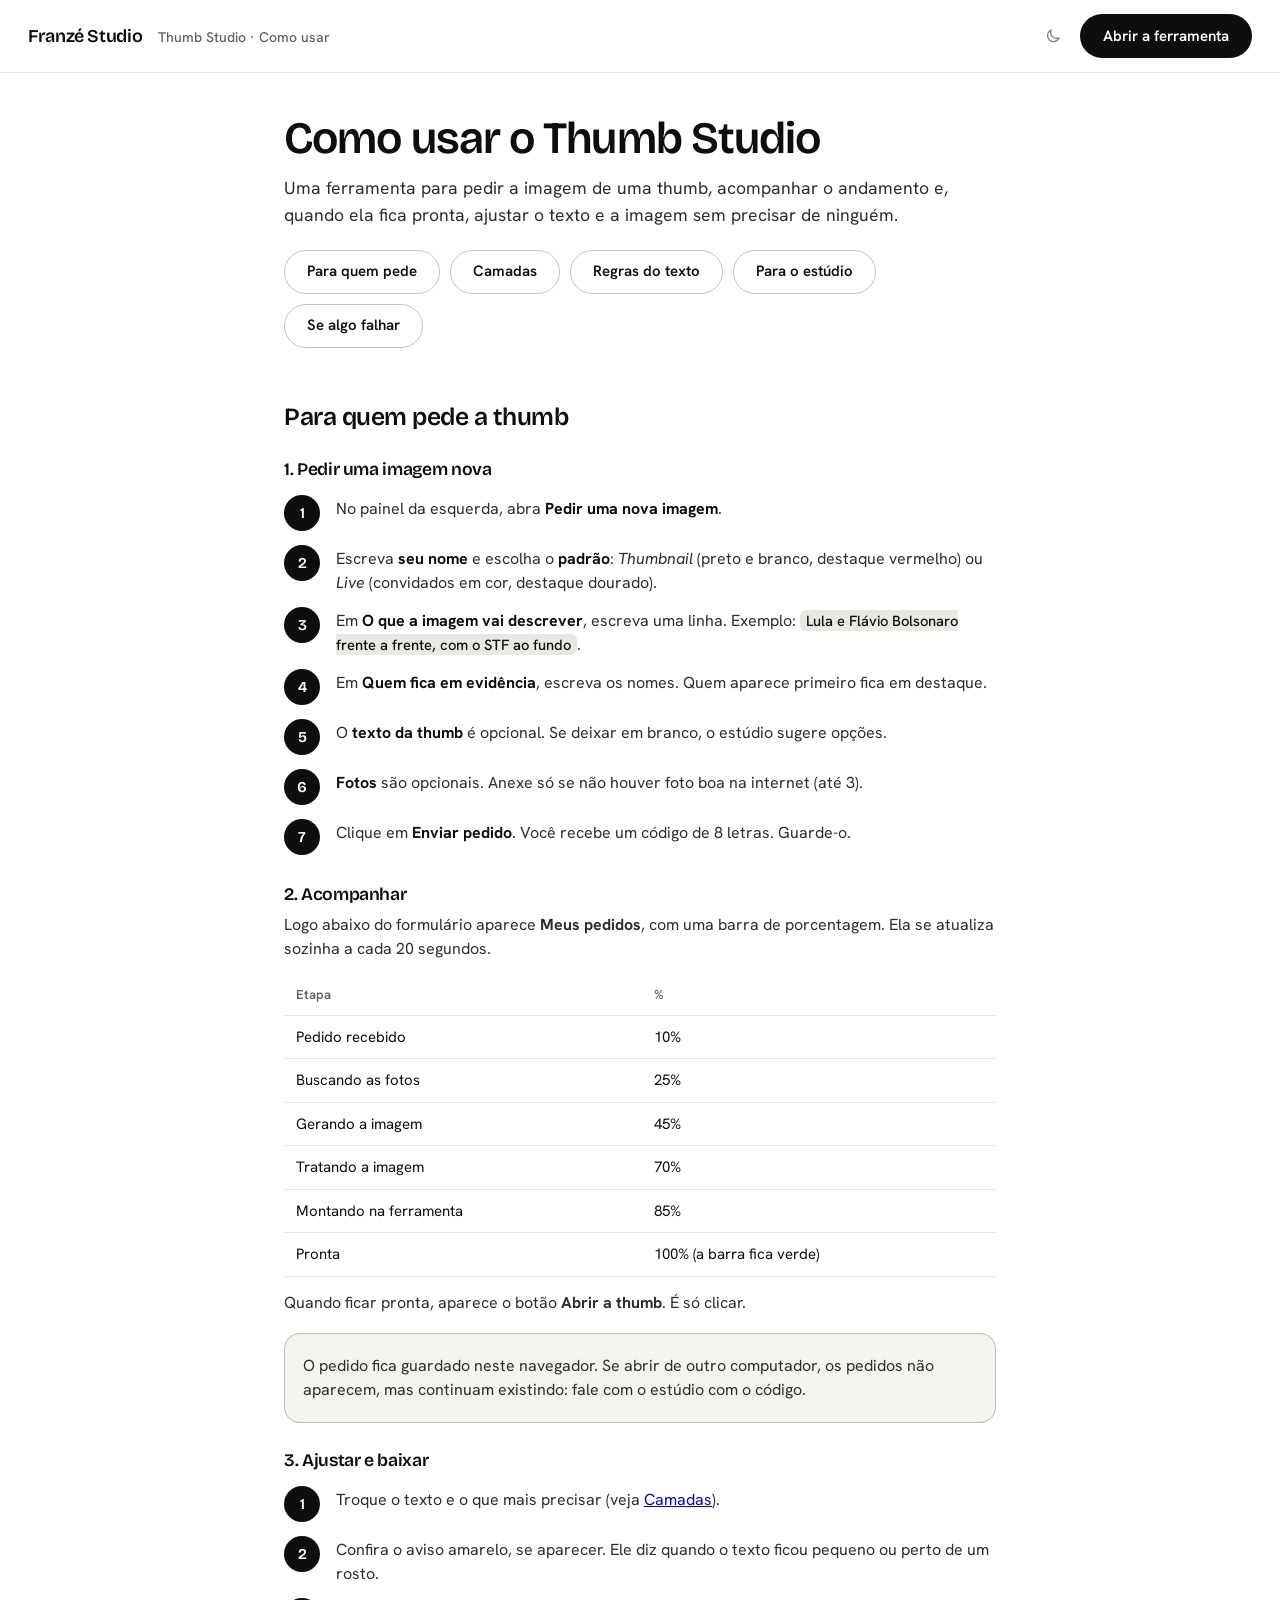
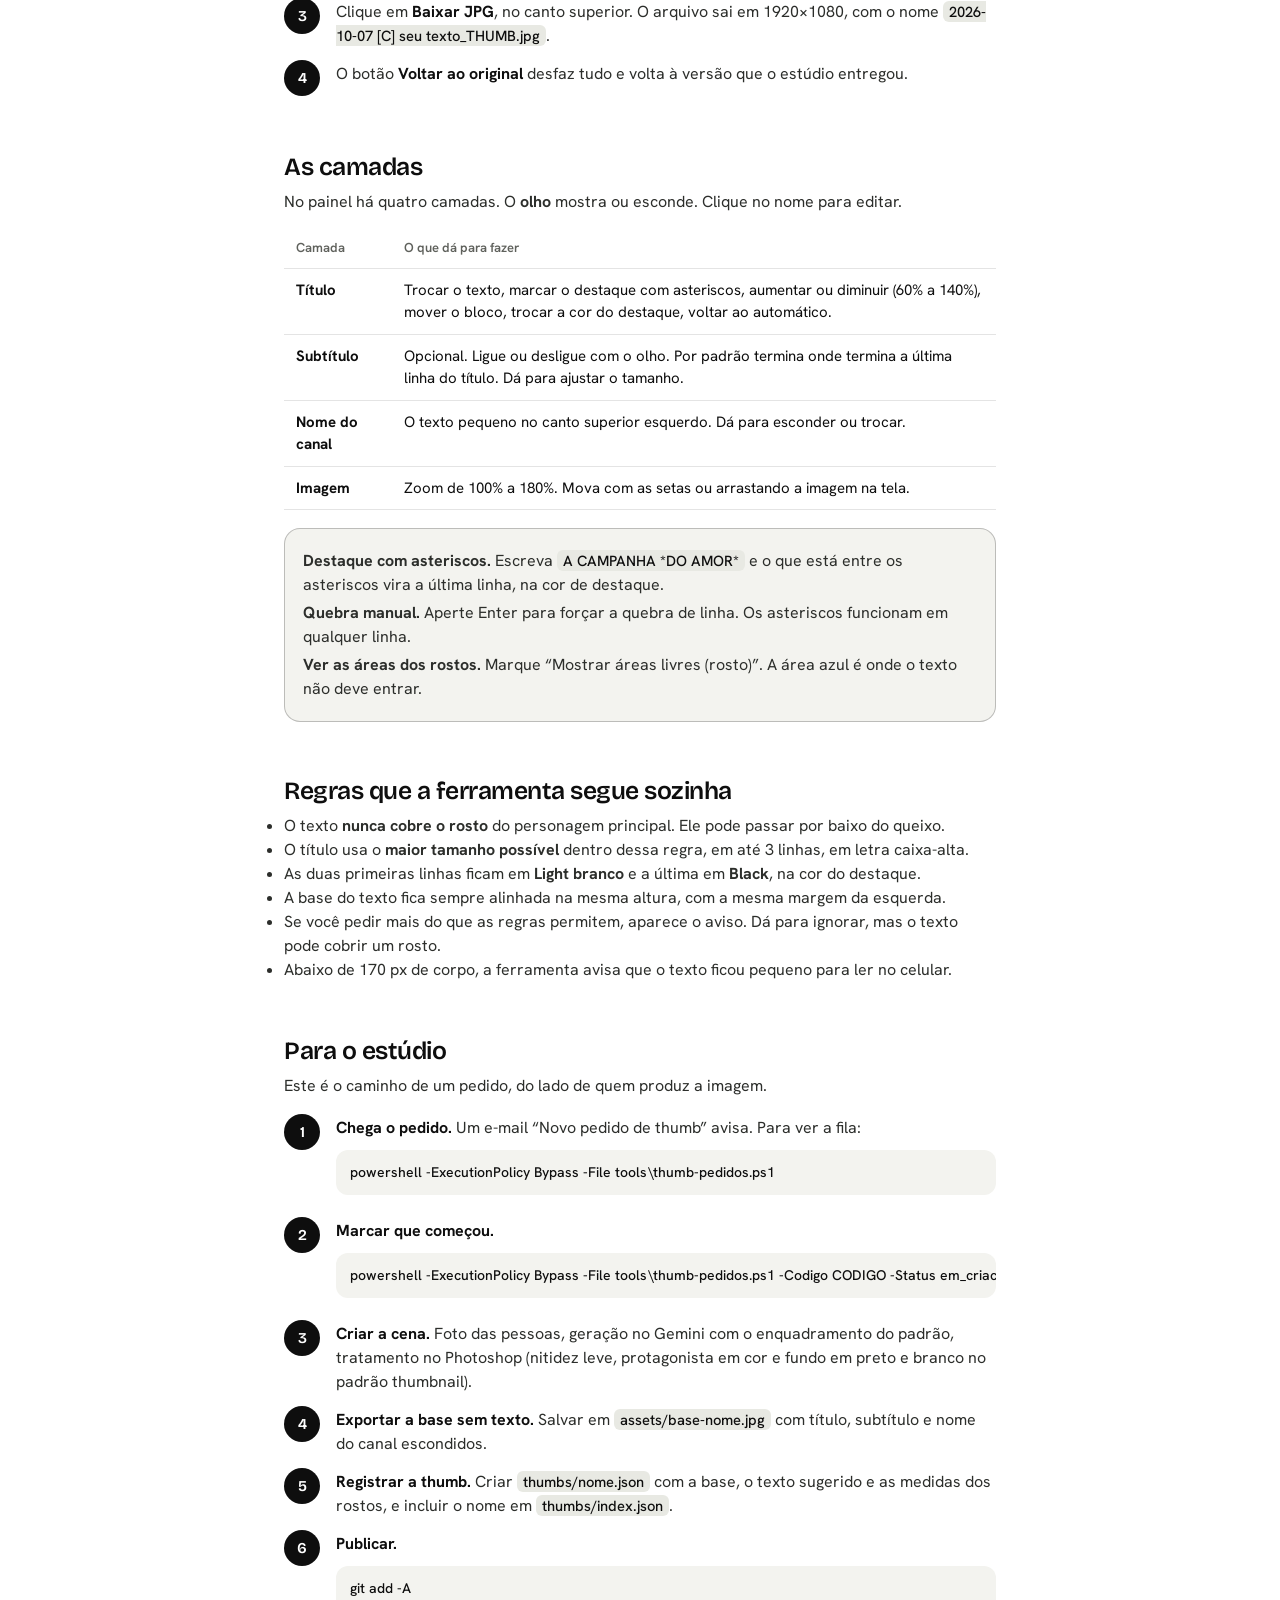
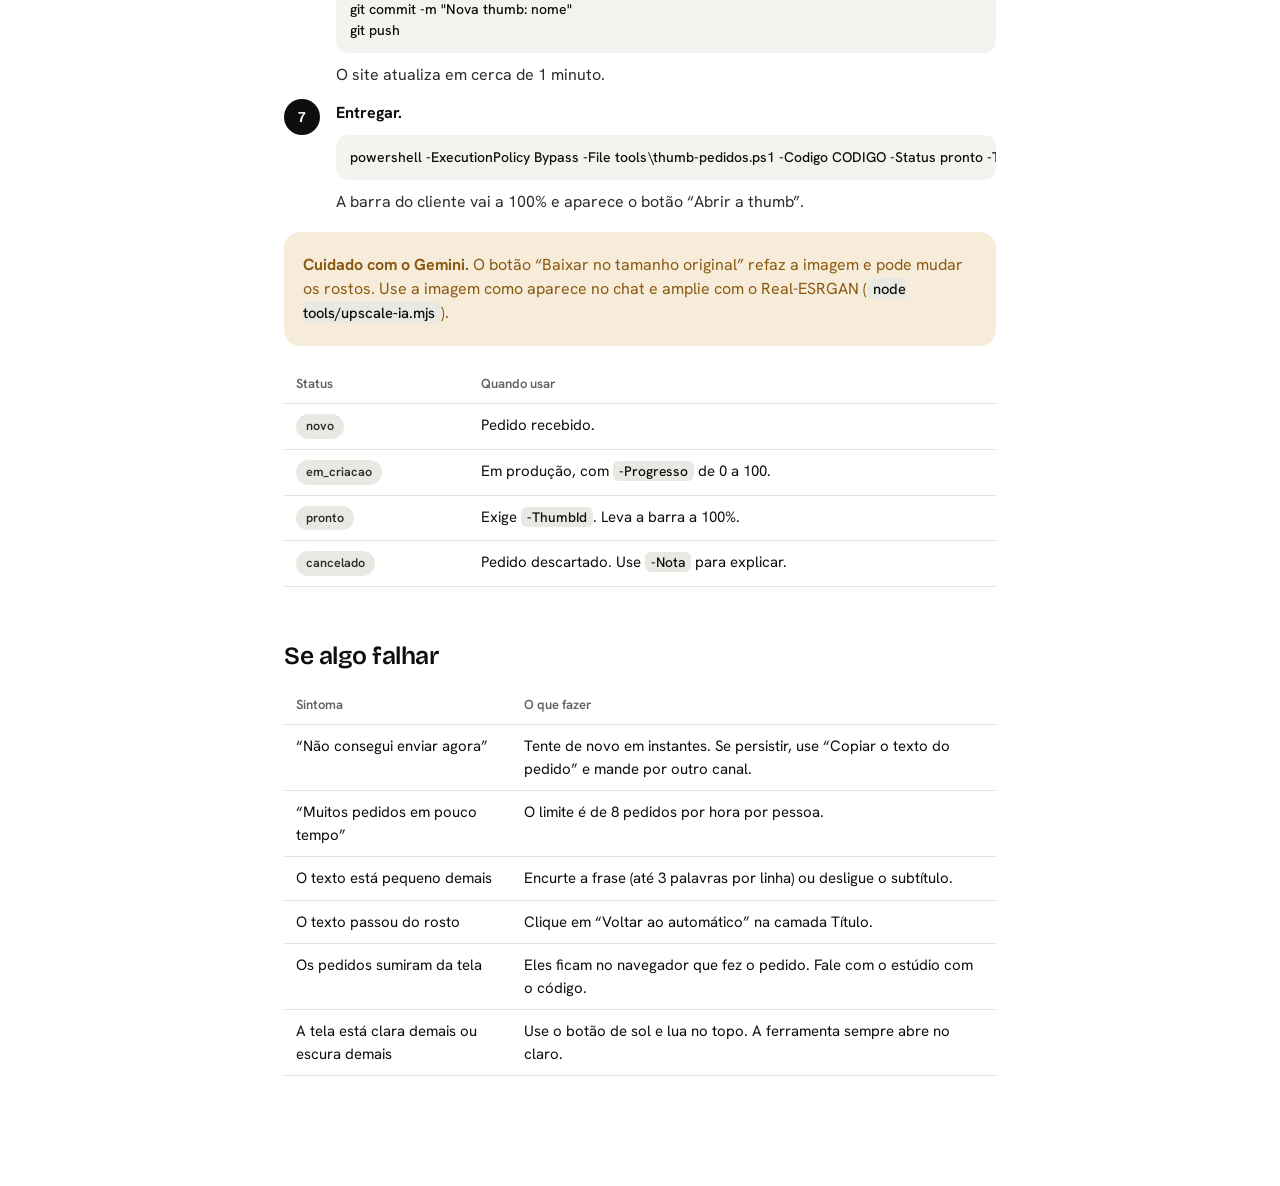
==== tutorial.html @ 3c1a1f33 "Modo escuro e tutorial de uso" ====
<!doctype html>
<html lang="pt-BR">
<head>
<meta charset="utf-8">
<meta name="viewport" content="width=device-width, initial-scale=1">
<title>Como usar · Thumb Studio</title>
<meta name="robots" content="noindex, nofollow">
<link rel="preconnect" href="https://fonts.googleapis.com">
<link rel="preconnect" href="https://fonts.gstatic.com" crossorigin>
<link href="https://fonts.googleapis.com/css2?family=Bricolage+Grotesque:opsz,wght@12..96,500;12..96,600&family=Hanken+Grotesk:wght@400;500;600&display=swap" rel="stylesheet">
<script src="tema.js"></script>
<link rel="stylesheet" href="style.css">
<style>
  body { height: auto; }
  .topo { position: sticky; top: 0; z-index: 5; }
  .doc { max-width: 760px; margin: 0 auto; padding: 40px 24px 96px; }
  .doc h1 { font-size: clamp(2rem, 5vw, 2.8rem); margin-bottom: 12px; }
  .doc h2 { font-size: 1.55rem; margin: 56px 0 8px; }
  .doc h3 { font-size: 1.1rem; margin: 28px 0 6px; }
  .doc p, .doc li { color: var(--ink-2); }
  .doc p { margin: 8px 0; }
  .lede { font-size: 1.1rem; color: var(--ink-dim); }
  .passos { list-style: none; counter-reset: p; display: flex; flex-direction: column; gap: 14px; margin: 18px 0; padding: 0; }
  .passos li { counter-increment: p; position: relative; padding: 0 0 0 52px; min-height: 36px; }
  .passos li::before { content: counter(p); position: absolute; left: 0; top: -2px; width: 36px; height: 36px; border-radius: 50%; display: grid; place-items: center; background: var(--btn); color: var(--btn-txt); font: 600 15px 'Bricolage Grotesque', sans-serif; }
  .passos b { color: var(--ink); }
  .caixa { border: 1px solid var(--line-2); border-radius: 16px; padding: 16px 18px; margin: 18px 0; background: var(--cinza); }
  .caixa p { margin: 4px 0; }
  .caixa.aviso2 { background: var(--voce-f); border-color: transparent; }
  .caixa.aviso2 p { color: var(--voce); }
  code, pre { font-family: 'Hanken Grotesk', sans-serif; font-weight: 500; }
  pre { background: var(--cinza); border-radius: 12px; padding: 12px 14px; overflow: auto; font-size: 14px; line-height: 1.5; margin: 10px 0; color: var(--ink); }
  code { background: var(--cinza-2); border-radius: 6px; padding: 1px 6px; font-size: .92em; color: var(--ink); }
  table { width: 100%; border-collapse: collapse; margin: 14px 0; font-size: 15px; }
  th, td { text-align: left; padding: 10px 12px; border-bottom: 1px solid var(--line); vertical-align: top; }
  th { color: var(--ink-dim); font-weight: 600; font-size: 13px; text-transform: none; }
  nav.indice { display: flex; gap: 10px; flex-wrap: wrap; margin: 22px 0 8px; }
  nav.indice a { text-decoration: none; }
  .tag { display: inline-block; font-size: 12.5px; font-weight: 600; padding: 3px 10px; border-radius: 999px; background: var(--cinza-2); color: var(--ink-2); margin-right: 6px; }
</style>
</head>
<body>
<header class="topo">
  <div class="marca">Franzé Studio <span>Thumb Studio · Como usar</span></div>
  <div class="topo-acoes">
    <span class="tema-topo" data-tema></span>
    <a class="btn btn-1" href="index.html" style="text-decoration:none">Abrir a ferramenta</a>
  </div>
</header>

<main class="doc">
  <h1>Como usar o Thumb Studio</h1>
  <p class="lede">Uma ferramenta para pedir a imagem de uma thumb, acompanhar o andamento e, quando ela fica pronta, ajustar o texto e a imagem sem precisar de ninguém.</p>
  <nav class="indice" aria-label="Seções">
    <a class="btn btn-2" href="#cliente">Para quem pede</a>
    <a class="btn btn-2" href="#camadas">Camadas</a>
    <a class="btn btn-2" href="#regras">Regras do texto</a>
    <a class="btn btn-2" href="#estudio">Para o estúdio</a>
    <a class="btn btn-2" href="#problemas">Se algo falhar</a>
  </nav>

  <h2 id="cliente">Para quem pede a thumb</h2>
  <h3>1. Pedir uma imagem nova</h3>
  <ol class="passos">
    <li>No painel da esquerda, abra <b>Pedir uma nova imagem</b>.</li>
    <li>Escreva <b>seu nome</b> e escolha o <b>padrão</b>: <i>Thumbnail</i> (preto e branco, destaque vermelho) ou <i>Live</i> (convidados em cor, destaque dourado).</li>
    <li>Em <b>O que a imagem vai descrever</b>, escreva uma linha. Exemplo: <code>Lula e Flávio Bolsonaro frente a frente, com o STF ao fundo</code>.</li>
    <li>Em <b>Quem fica em evidência</b>, escreva os nomes. Quem aparece primeiro fica em destaque.</li>
    <li>O <b>texto da thumb</b> é opcional. Se deixar em branco, o estúdio sugere opções.</li>
    <li><b>Fotos</b> são opcionais. Anexe só se não houver foto boa na internet (até 3).</li>
    <li>Clique em <b>Enviar pedido</b>. Você recebe um código de 8 letras. Guarde-o.</li>
  </ol>

  <h3>2. Acompanhar</h3>
  <p>Logo abaixo do formulário aparece <b>Meus pedidos</b>, com uma barra de porcentagem. Ela se atualiza sozinha a cada 20 segundos.</p>
  <table>
    <tr><th>Etapa</th><th>%</th></tr>
    <tr><td>Pedido recebido</td><td>10%</td></tr>
    <tr><td>Buscando as fotos</td><td>25%</td></tr>
    <tr><td>Gerando a imagem</td><td>45%</td></tr>
    <tr><td>Tratando a imagem</td><td>70%</td></tr>
    <tr><td>Montando na ferramenta</td><td>85%</td></tr>
    <tr><td>Pronta</td><td>100% (a barra fica verde)</td></tr>
  </table>
  <p>Quando ficar pronta, aparece o botão <b>Abrir a thumb</b>. É só clicar.</p>
  <div class="caixa"><p>O pedido fica guardado neste navegador. Se abrir de outro computador, os pedidos não aparecem, mas continuam existindo: fale com o estúdio com o código.</p></div>

  <h3>3. Ajustar e baixar</h3>
  <ol class="passos">
    <li>Troque o texto e o que mais precisar (veja <a href="#camadas">Camadas</a>).</li>
    <li>Confira o aviso amarelo, se aparecer. Ele diz quando o texto ficou pequeno ou perto de um rosto.</li>
    <li>Clique em <b>Baixar JPG</b>, no canto superior. O arquivo sai em 1920×1080, com o nome <code>2026-10-07 [C] seu texto_THUMB.jpg</code>.</li>
    <li>O botão <b>Voltar ao original</b> desfaz tudo e volta à versão que o estúdio entregou.</li>
  </ol>

  <h2 id="camadas">As camadas</h2>
  <p>No painel há quatro camadas. O <b>olho</b> mostra ou esconde. Clique no nome para editar.</p>
  <table>
    <tr><th>Camada</th><th>O que dá para fazer</th></tr>
    <tr><td><b>Título</b></td><td>Trocar o texto, marcar o destaque com asteriscos, aumentar ou diminuir (60% a 140%), mover o bloco, trocar a cor do destaque, voltar ao automático.</td></tr>
    <tr><td><b>Subtítulo</b></td><td>Opcional. Ligue ou desligue com o olho. Por padrão termina onde termina a última linha do título. Dá para ajustar o tamanho.</td></tr>
    <tr><td><b>Nome do canal</b></td><td>O texto pequeno no canto superior esquerdo. Dá para esconder ou trocar.</td></tr>
    <tr><td><b>Imagem</b></td><td>Zoom de 100% a 180%. Mova com as setas ou arrastando a imagem na tela.</td></tr>
  </table>
  <div class="caixa">
    <p><b>Destaque com asteriscos.</b> Escreva <code>A CAMPANHA *DO AMOR*</code> e o que está entre os asteriscos vira a última linha, na cor de destaque.</p>
    <p><b>Quebra manual.</b> Aperte Enter para forçar a quebra de linha. Os asteriscos funcionam em qualquer linha.</p>
    <p><b>Ver as áreas dos rostos.</b> Marque “Mostrar áreas livres (rosto)”. A área azul é onde o texto não deve entrar.</p>
  </div>

  <h2 id="regras">Regras que a ferramenta segue sozinha</h2>
  <ul>
    <li>O texto <b>nunca cobre o rosto</b> do personagem principal. Ele pode passar por baixo do queixo.</li>
    <li>O título usa o <b>maior tamanho possível</b> dentro dessa regra, em até 3 linhas, em letra caixa-alta.</li>
    <li>As duas primeiras linhas ficam em <b>Light branco</b> e a última em <b>Black</b>, na cor do destaque.</li>
    <li>A base do texto fica sempre alinhada na mesma altura, com a mesma margem da esquerda.</li>
    <li>Se você pedir mais do que as regras permitem, aparece o aviso. Dá para ignorar, mas o texto pode cobrir um rosto.</li>
    <li>Abaixo de 170 px de corpo, a ferramenta avisa que o texto ficou pequeno para ler no celular.</li>
  </ul>

  <h2 id="estudio">Para o estúdio</h2>
  <p>Este é o caminho de um pedido, do lado de quem produz a imagem.</p>
  <ol class="passos">
    <li><b>Chega o pedido.</b> Um e-mail “Novo pedido de thumb” avisa. Para ver a fila: <pre>powershell -ExecutionPolicy Bypass -File tools\thumb-pedidos.ps1</pre></li>
    <li><b>Marcar que começou.</b> <pre>powershell -ExecutionPolicy Bypass -File tools\thumb-pedidos.ps1 -Codigo CODIGO -Status em_criacao -Progresso 25 -Etapa "Buscando as fotos"</pre></li>
    <li><b>Criar a cena.</b> Foto das pessoas, geração no Gemini com o enquadramento do padrão, tratamento no Photoshop (nitidez leve, protagonista em cor e fundo em preto e branco no padrão thumbnail).</li>
    <li><b>Exportar a base sem texto.</b> Salvar em <code>assets/base-nome.jpg</code> com título, subtítulo e nome do canal escondidos.</li>
    <li><b>Registrar a thumb.</b> Criar <code>thumbs/nome.json</code> com a base, o texto sugerido e as medidas dos rostos, e incluir o nome em <code>thumbs/index.json</code>.</li>
    <li><b>Publicar.</b> <pre>git add -A
git commit -m "Nova thumb: nome"
git push</pre> O site atualiza em cerca de 1 minuto.</li>
    <li><b>Entregar.</b> <pre>powershell -ExecutionPolicy Bypass -File tools\thumb-pedidos.ps1 -Codigo CODIGO -Status pronto -ThumbId nome -Nota "Pronto! Pode ajustar o texto."</pre> A barra do cliente vai a 100% e aparece o botão “Abrir a thumb”.</li>
  </ol>
  <div class="caixa aviso2"><p><b>Cuidado com o Gemini.</b> O botão “Baixar no tamanho original” refaz a imagem e pode mudar os rostos. Use a imagem como aparece no chat e amplie com o Real-ESRGAN (<code>node tools/upscale-ia.mjs</code>).</p></div>
  <table>
    <tr><th>Status</th><th>Quando usar</th></tr>
    <tr><td><span class="tag">novo</span></td><td>Pedido recebido.</td></tr>
    <tr><td><span class="tag">em_criacao</span></td><td>Em produção, com <code>-Progresso</code> de 0 a 100.</td></tr>
    <tr><td><span class="tag">pronto</span></td><td>Exige <code>-ThumbId</code>. Leva a barra a 100%.</td></tr>
    <tr><td><span class="tag">cancelado</span></td><td>Pedido descartado. Use <code>-Nota</code> para explicar.</td></tr>
  </table>

  <h2 id="problemas">Se algo falhar</h2>
  <table>
    <tr><th>Sintoma</th><th>O que fazer</th></tr>
    <tr><td>“Não consegui enviar agora”</td><td>Tente de novo em instantes. Se persistir, use “Copiar o texto do pedido” e mande por outro canal.</td></tr>
    <tr><td>“Muitos pedidos em pouco tempo”</td><td>O limite é de 8 pedidos por hora por pessoa.</td></tr>
    <tr><td>O texto está pequeno demais</td><td>Encurte a frase (até 3 palavras por linha) ou desligue o subtítulo.</td></tr>
    <tr><td>O texto passou do rosto</td><td>Clique em “Voltar ao automático” na camada Título.</td></tr>
    <tr><td>Os pedidos sumiram da tela</td><td>Eles ficam no navegador que fez o pedido. Fale com o estúdio com o código.</td></tr>
    <tr><td>A tela está clara demais ou escura demais</td><td>Use o botão de sol e lua no topo. A ferramenta sempre abre no claro.</td></tr>
  </table>
</main>
</body>
</html>
---- style.css ----
/* Identidade do Franzé Studio (mesmos tokens do portal): claro por padrão, Bricolage nos títulos, Hanken no resto,
   botões em pílula que só trocam de cor, um preto por tela. */
:root {
  --bg: #fff; --ink: #0e0e0e; --ink-2: #2c2e2b; --ink-dim: #5f615c;
  --line: rgba(14,14,14,.11); --line-2: rgba(14,14,14,.24);
  --cinza: #f3f3ef; --cinza-2: #e8e9e3; --grafite: #222625; --salvia: #cad2c6;
  --btn: #0e0e0e; --btn-txt: #fff; --btn-hover: #3a3d3c;
  --voce: #8a5a12; --voce-f: #f6ecd9; --ok: #2f6b45; --erro: #9b2c24;
  --campo: #fff;
  --ok-f: #e3efe6; --espera: #4a5560; --espera-f: #e8ecef; --erro-f: #f5e3e1; --sombra: rgba(0,0,0,.14); --palco: var(--cinza);
}
/* MODO ESCURO: o tema.js poe data-theme no <html>; a ferramenta sempre abre no claro e o escuro vale até fechar a aba. */
:root[data-theme="dark"] {
  --bg: #171a19; --ink: #ecede9; --ink-2: #d3d6cf; --ink-dim: #a3a59e;
  --line: rgba(236,237,233,.12); --line-2: rgba(236,237,233,.26);
  --cinza: #212524; --cinza-2: #2a2f2d; --grafite: #2b302e; --salvia: #9fae9a;
  --btn: #ecede9; --btn-txt: #111312; --btn-hover: #cfd3cc;
  --voce: #e5bb73; --voce-f: #3a2f1c; --ok: #8fcaa2; --ok-f: #20352a; --erro: #f08a82; --erro-f: #3a2220;
  --espera: #b5c1cc; --espera-f: #28303a; --campo: #1c201e; --sombra: rgba(0,0,0,.4);
  color-scheme: dark;
}
* { margin: 0; padding: 0; box-sizing: border-box; }
html { -webkit-font-smoothing: antialiased; }
html, body { height: 100%; }
body { background: var(--bg); color: var(--ink); font-family: 'Hanken Grotesk', system-ui, sans-serif; font-size: 16px; line-height: 1.5; }
[hidden] { display: none !important; }
h1, h2, h3 { font-family: 'Bricolage Grotesque', sans-serif; font-weight: 600; letter-spacing: -.02em; line-height: 1.12; }
:focus-visible { outline: 2px solid var(--ink); outline-offset: 2px; }

.topo { display: flex; align-items: center; justify-content: space-between; gap: 16px; padding: 14px 28px; border-bottom: 1px solid var(--line); background: var(--bg); }
.marca { font-family: 'Bricolage Grotesque', sans-serif; font-weight: 600; font-size: 18px; letter-spacing: -.02em; }
.marca span { color: var(--ink-dim); font-family: 'Hanken Grotesk', sans-serif; font-weight: 500; font-size: 14px; letter-spacing: 0; margin-left: 12px; }
.topo-acoes { display: flex; gap: 10px; }

.btn { display: inline-flex; align-items: center; justify-content: center; height: 44px; padding: 0 22px; border-radius: 999px; border: 1px solid transparent; font: 600 15px/1 'Hanken Grotesk', sans-serif; cursor: pointer; white-space: nowrap; transition: background-color .2s, border-color .2s, color .2s; }
.btn-1 { background: var(--btn); color: var(--btn-txt); }
.btn-1:hover { background: var(--btn-hover); }
.btn-2 { background: transparent; border-color: var(--line-2); color: var(--ink); }
.btn-2:hover { border-color: var(--ink); }

.app { display: grid; grid-template-columns: 360px 1fr; height: calc(100% - 73px); }
.painel { padding: 24px 24px 32px; border-right: 1px solid var(--line); background: var(--bg); overflow: auto; display: flex; flex-direction: column; gap: 20px; }
.campo { display: flex; flex-direction: column; gap: 8px; }
.campo > span { font-size: 14px; font-weight: 600; color: var(--ink); }
.campo small { color: var(--ink-dim); font-size: 13px; line-height: 1.45; }
.campo small b { color: var(--ink); font-weight: 600; }
select, textarea, input[type="text"] { font: 500 15px/1.4 'Hanken Grotesk', sans-serif; color: var(--ink); background: var(--campo); border: 1px solid var(--line-2); border-radius: 12px; padding: 11px 14px; width: 100%; }
select:focus, textarea:focus, input[type="text"]:focus { outline: 2px solid var(--ink); outline-offset: 1px; }
textarea { resize: vertical; text-transform: uppercase; font-weight: 600; letter-spacing: .02em; min-height: 110px; }
input[type="file"] { font: 400 13px 'Hanken Grotesk', sans-serif; color: var(--ink-dim); }

.paleta { display: flex; gap: 12px; flex-wrap: wrap; }
.sw { width: 38px; height: 38px; border-radius: 50%; border: 2px solid var(--bg); box-shadow: 0 0 0 1px var(--line-2); cursor: pointer; padding: 0; transition: box-shadow .2s; }
.sw:hover { box-shadow: 0 0 0 1px var(--ink); }
.sw[aria-pressed="true"] { box-shadow: 0 0 0 2px var(--ink); }

.aviso { background: var(--voce-f); color: var(--voce); border-radius: 12px; padding: 11px 14px; font-size: 14px; font-weight: 500; }
.info { display: grid; grid-template-columns: 112px 1fr; gap: 6px 12px; font-size: 14px; }
.info dt { color: var(--ink-dim); } .info dd { margin: 0; font-weight: 500; }
.chk { display: flex; gap: 10px; align-items: center; color: var(--ink-dim); font-size: 14px; cursor: pointer; }
.chk input { accent-color: var(--ink); width: 16px; height: 16px; }

.pedido { border: 1px solid var(--line-2); border-radius: 16px; background: var(--bg); }
.pedido summary { cursor: pointer; padding: 14px 18px; font-weight: 600; list-style: none; display: flex; justify-content: space-between; align-items: center; }
.pedido summary::-webkit-details-marker { display: none; }
.pedido summary::after { content: '+'; font-size: 20px; line-height: 1; color: var(--ink-dim); }
.pedido[open] summary::after { content: '–'; }
.pedido[open] summary { border-bottom: 1px solid var(--line); }
.pedido-corpo { padding: 18px; display: flex; flex-direction: column; gap: 16px; }
.pd-preview { white-space: pre-wrap; font: 400 13px/1.55 'Hanken Grotesk', sans-serif; color: var(--ink-2); background: var(--cinza); border-radius: 12px; padding: 12px 14px; }
.ok { color: var(--ok); font-weight: 500; }

.palco { display: grid; place-items: center; padding: 28px; overflow: auto; background: var(--cinza); }
.moldura { width: 100%; max-width: 1280px; aspect-ratio: 16/9; background: #000; border-radius: 14px; overflow: hidden; box-shadow: 0 12px 40px var(--sombra); }
canvas { width: 100%; height: 100%; display: block; }

@media (max-width: 860px) {
  .app { grid-template-columns: 1fr; height: auto; }
  .painel { border-right: 0; border-bottom: 1px solid var(--line); }
  .topo { padding: 12px 16px; flex-wrap: wrap; }
  .palco { padding: 16px; }
}

.msg { font-size: 14px; font-weight: 500; line-height: 1.45; }
.msg.ok { color: var(--ok); } .msg.erro { color: var(--erro); }
.msg .cod { font-family: 'Bricolage Grotesque', sans-serif; font-weight: 600; font-size: 17px; letter-spacing: .04em; color: var(--ink); }
.linklike { background: none; border: 0; padding: 0; color: var(--ink-dim); text-decoration: underline; cursor: pointer; font: inherit; }
.meus h3 { font-size: 17px; margin-bottom: 10px; }
.meus ul { list-style: none; display: flex; flex-direction: column; gap: 10px; }
.meus li { border: 1px solid var(--line-2); border-radius: 14px; padding: 12px 14px; display: flex; flex-direction: column; gap: 6px; }
.meus .t { font-weight: 600; font-size: 14px; line-height: 1.35; }
.meus .m { display: flex; align-items: center; justify-content: space-between; gap: 10px; font-size: 13px; color: var(--ink-dim); }
.badge { font-size: 12.5px; font-weight: 600; padding: 3px 10px; border-radius: 999px; background: var(--cinza-2); color: var(--ink-2); }
.badge.novo { background: var(--espera-f); color: var(--espera); } .badge.em_criacao { background: var(--voce-f); color: var(--voce); }
.badge.pronto { background: var(--ok-f); color: var(--ok); } .badge.cancelado { background: var(--erro-f); color: var(--erro); }
.meus .nota { font-size: 13px; color: var(--ink-2); }
.meus .abrir { align-self: flex-start; height: 36px; font-size: 14px; padding: 0 16px; }

.prog { display: flex; flex-direction: column; gap: 6px; }
.prog-top { display: flex; justify-content: space-between; align-items: baseline; gap: 10px; font-size: 13px; color: var(--ink-2); }
.prog-top b { font-family: 'Bricolage Grotesque', sans-serif; font-weight: 600; font-size: 15px; color: var(--ink); font-variant-numeric: tabular-nums; }
.prog-trilho { height: 8px; border-radius: 999px; background: var(--cinza-2); overflow: hidden; }
.prog-fill { height: 100%; border-radius: 999px; background: var(--ink); transition: width .6s ease; }
.prog-fill.ok { background: var(--ok); }

.camadas { list-style: none; border: 1px solid var(--line-2); border-radius: 14px; overflow: hidden; }
.cam { display: flex; align-items: center; border-bottom: 1px solid var(--line); }
.cam:last-child { border-bottom: 0; }
.cam.sel { background: var(--cinza); }
.cam .nome { flex: 1; text-align: left; background: none; border: 0; padding: 12px 14px; font: 600 15px/1 "Hanken Grotesk", sans-serif; color: var(--ink); cursor: pointer; }
.cam .olho { background: none; border: 0; padding: 12px 6px 12px 14px; color: var(--ink); cursor: pointer; display: grid; place-items: center; }
.cam .olho[aria-pressed="false"] { color: var(--ink-dim); opacity: .45; }
.cam .olho[disabled] { cursor: default; opacity: .35; }
.props { display: flex; flex-direction: column; gap: 18px; padding-top: 4px; }
.setas { display: grid; grid-template-columns: repeat(4, 1fr); gap: 8px; }
.setas .btn { height: 40px; padding: 0; font-size: 17px; }
input[type="range"] { width: 100%; accent-color: var(--ink); }
.campo > span b { font-weight: 600; color: var(--ink-dim); margin-left: 6px; }
canvas.arrastavel { cursor: grab; }

.topo-acoes { align-items: center; }
.tema-topo { display: flex; color: var(--ink-dim); }
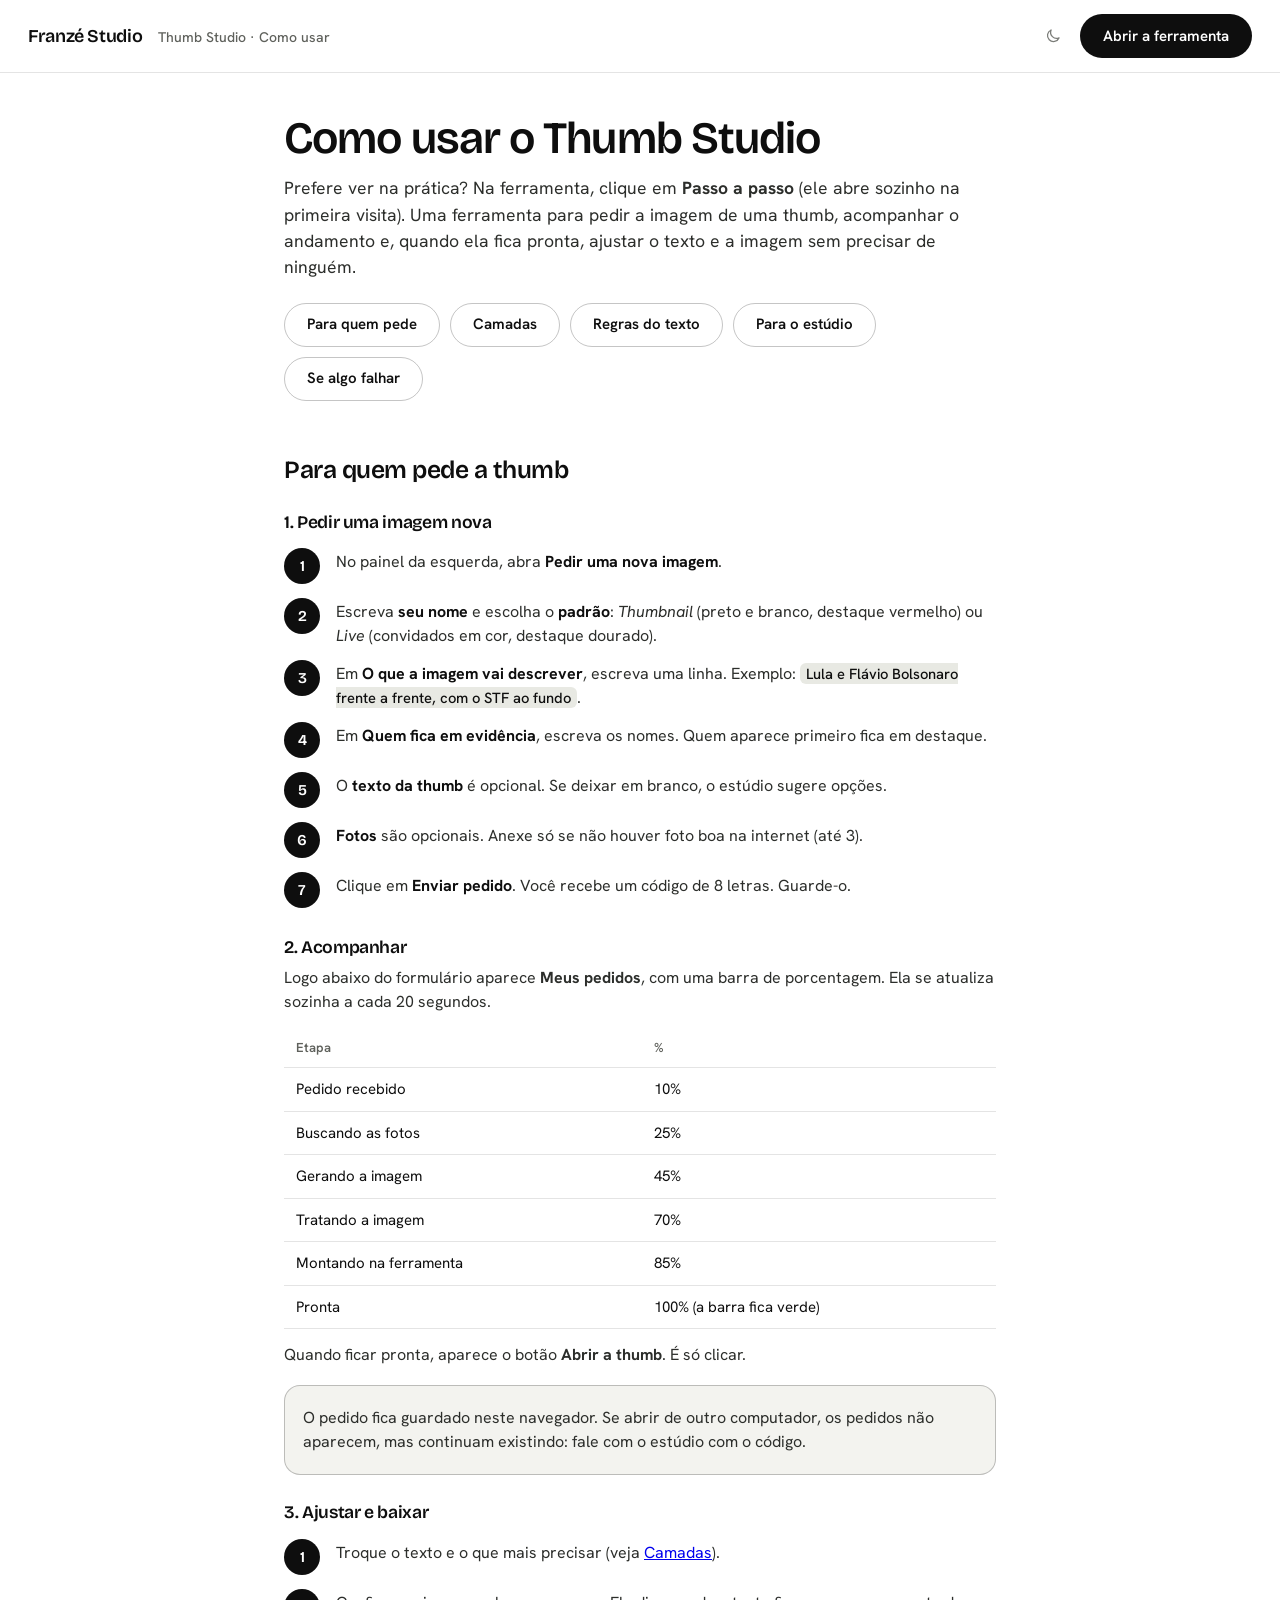
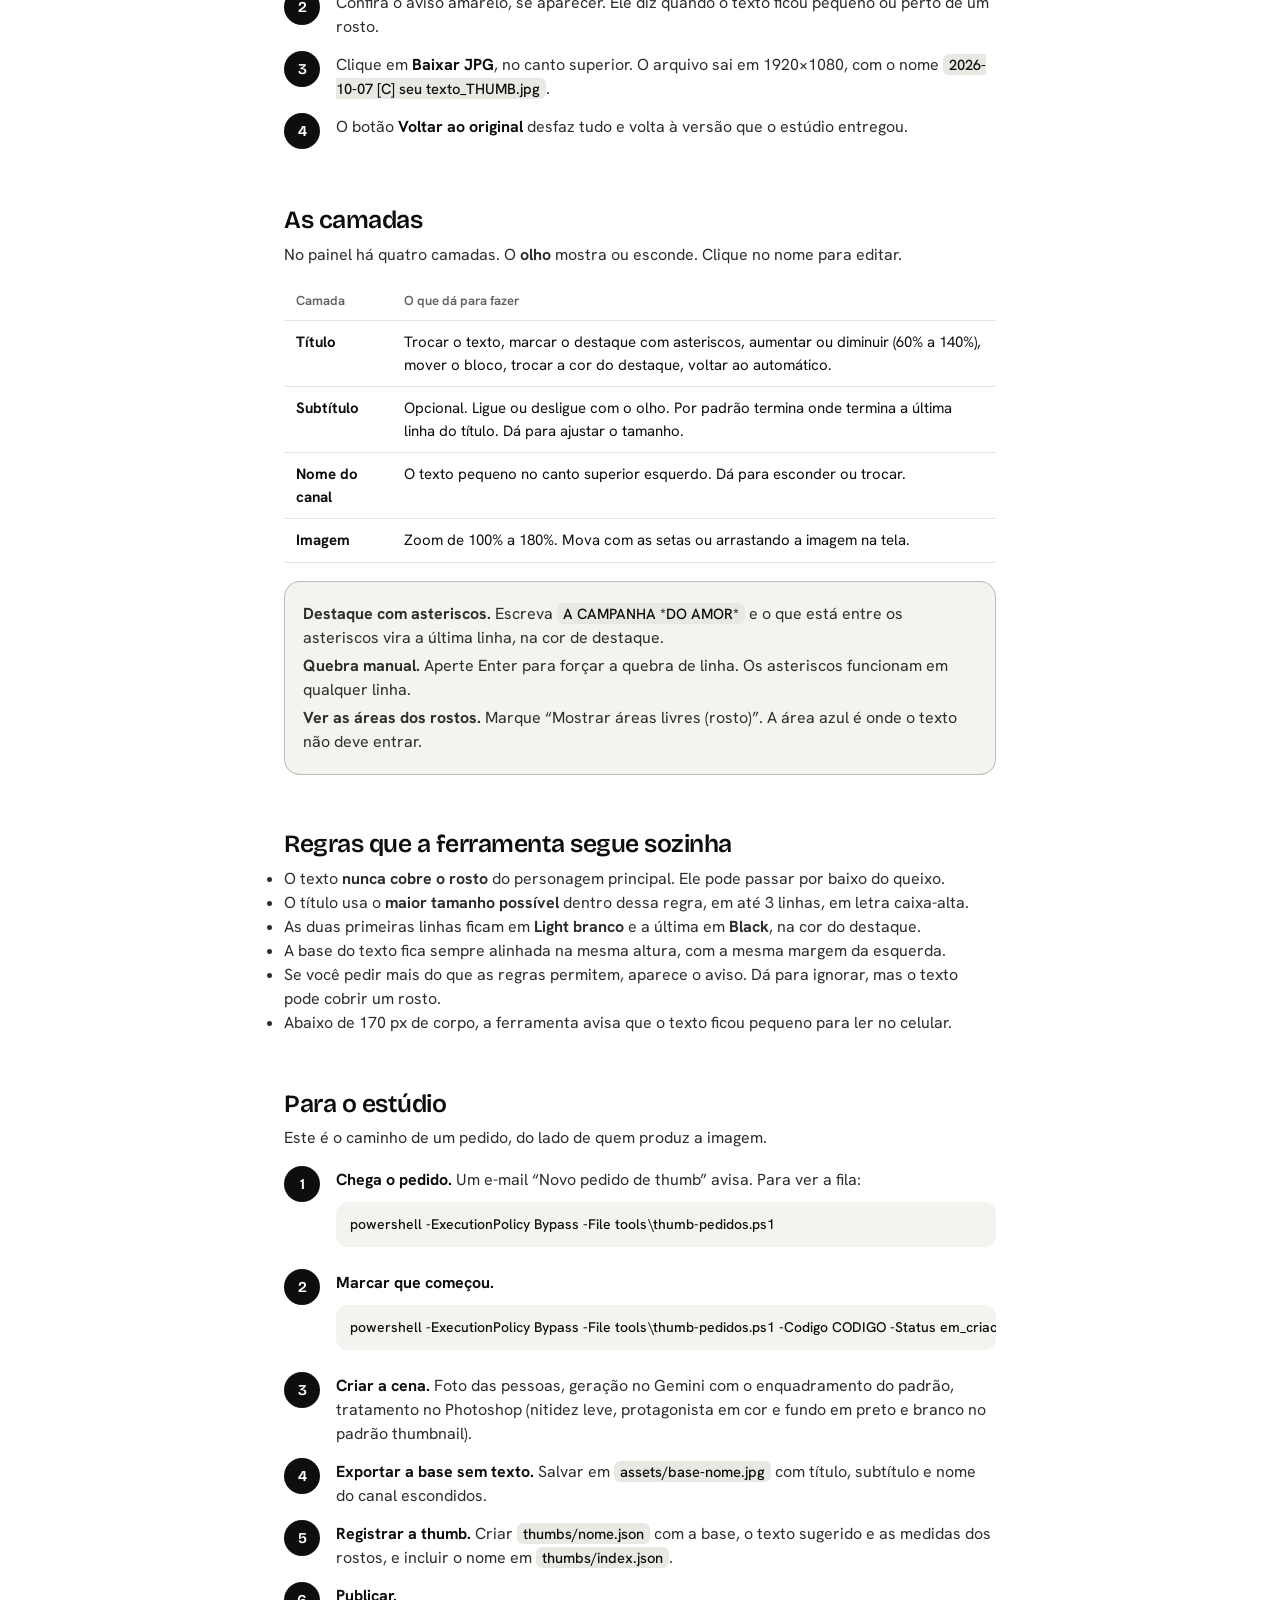
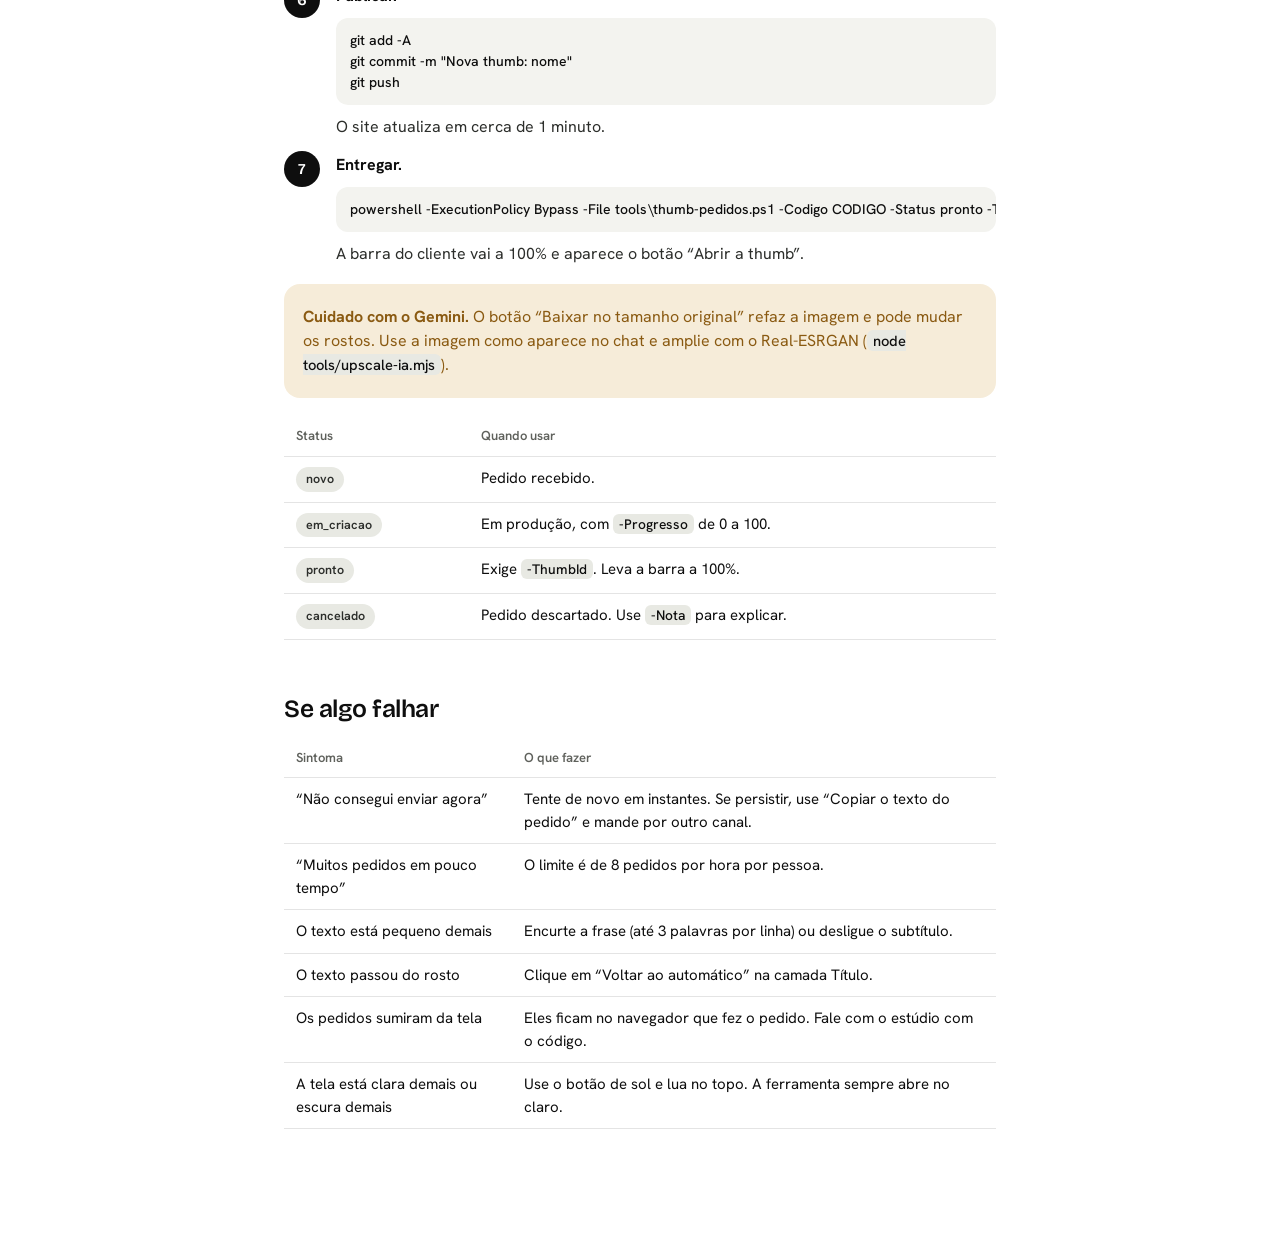
==== commit 4e6e2e38: "Thumb Studio: passo a passo guiado (mesmo componente do portal) Co-Authored-By: Claude Sonnet 5.5 <n" ====
--- a/tutorial.html
+++ b/tutorial.html
@@ -50,7 +50,7 @@
 
 <main class="doc">
   <h1>Como usar o Thumb Studio</h1>
-  <p class="lede">Uma ferramenta para pedir a imagem de uma thumb, acompanhar o andamento e, quando ela fica pronta, ajustar o texto e a imagem sem precisar de ninguém.</p>
+  <p class="lede">Prefere ver na prática? Na ferramenta, clique em <b>Passo a passo</b> (ele abre sozinho na primeira visita). Uma ferramenta para pedir a imagem de uma thumb, acompanhar o andamento e, quando ela fica pronta, ajustar o texto e a imagem sem precisar de ninguém.</p>
   <nav class="indice" aria-label="Seções">
     <a class="btn btn-2" href="#cliente">Para quem pede</a>
     <a class="btn btn-2" href="#camadas">Camadas</a>
